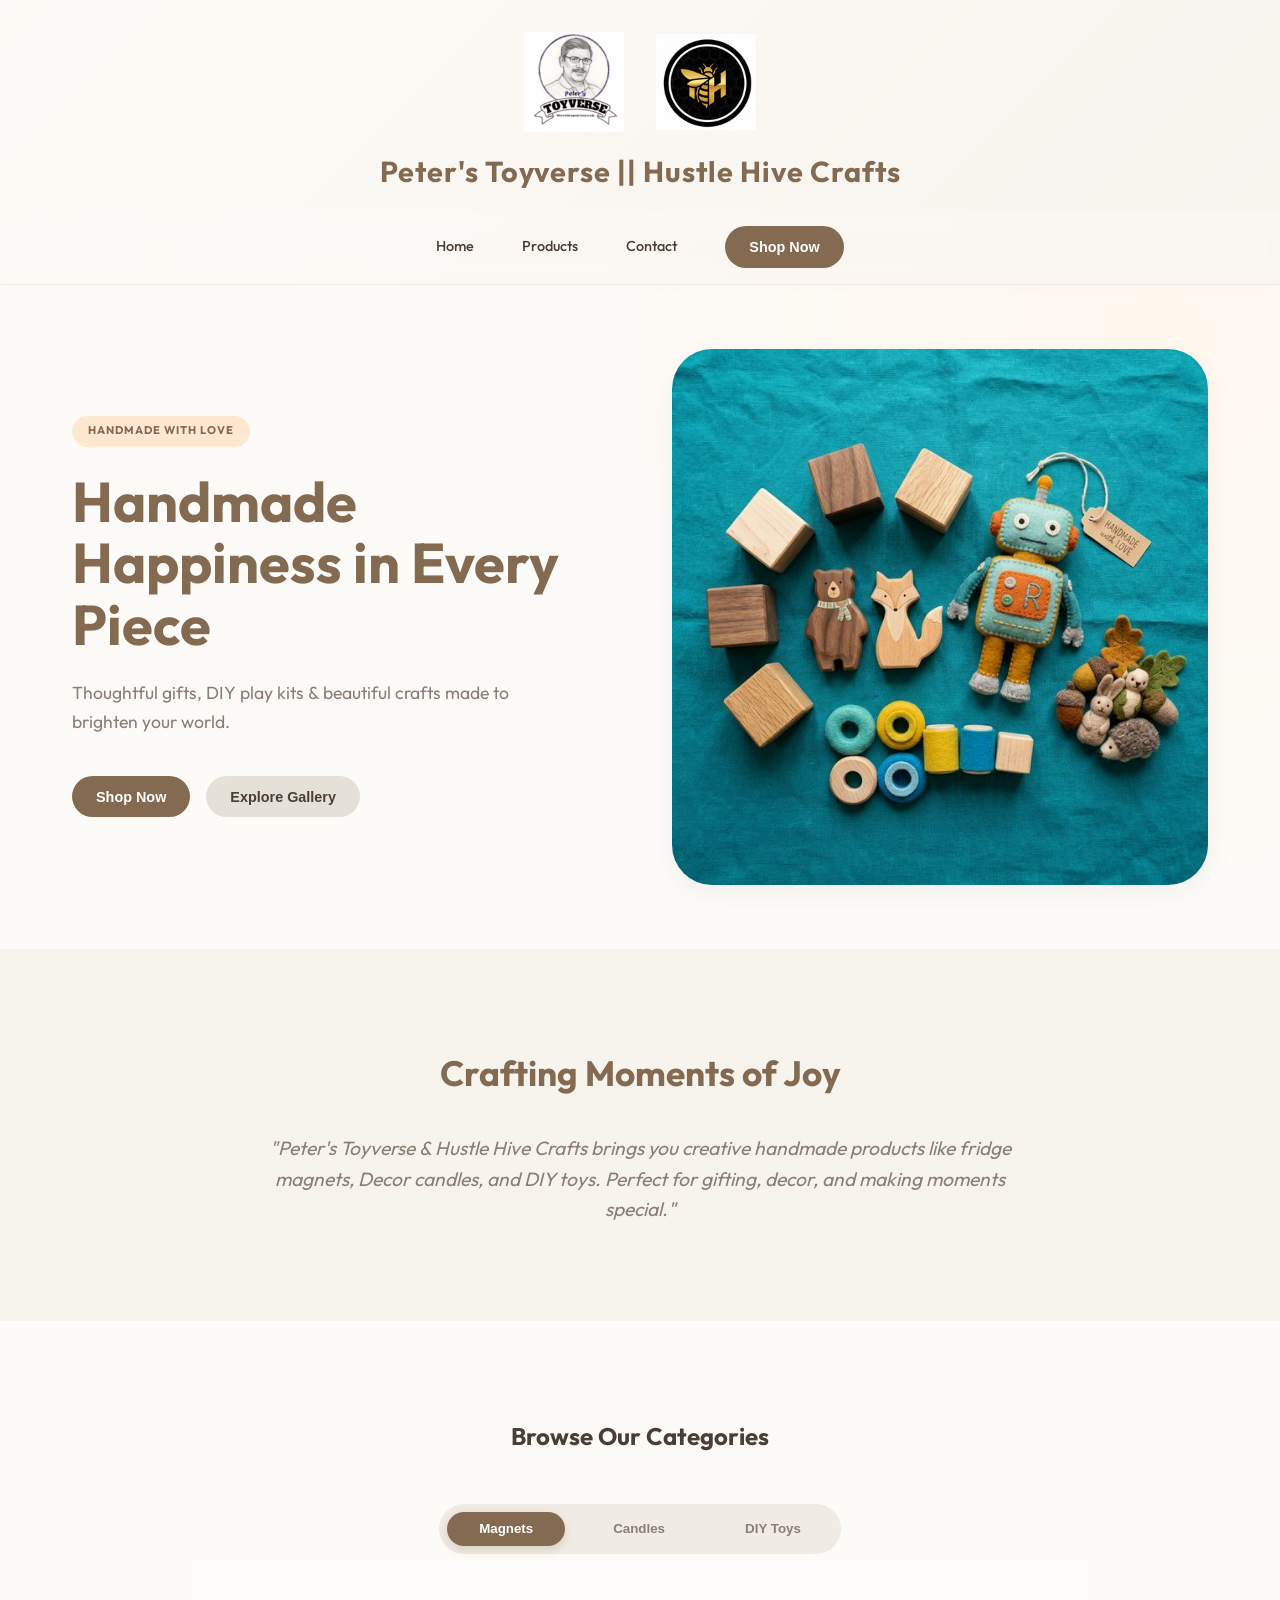
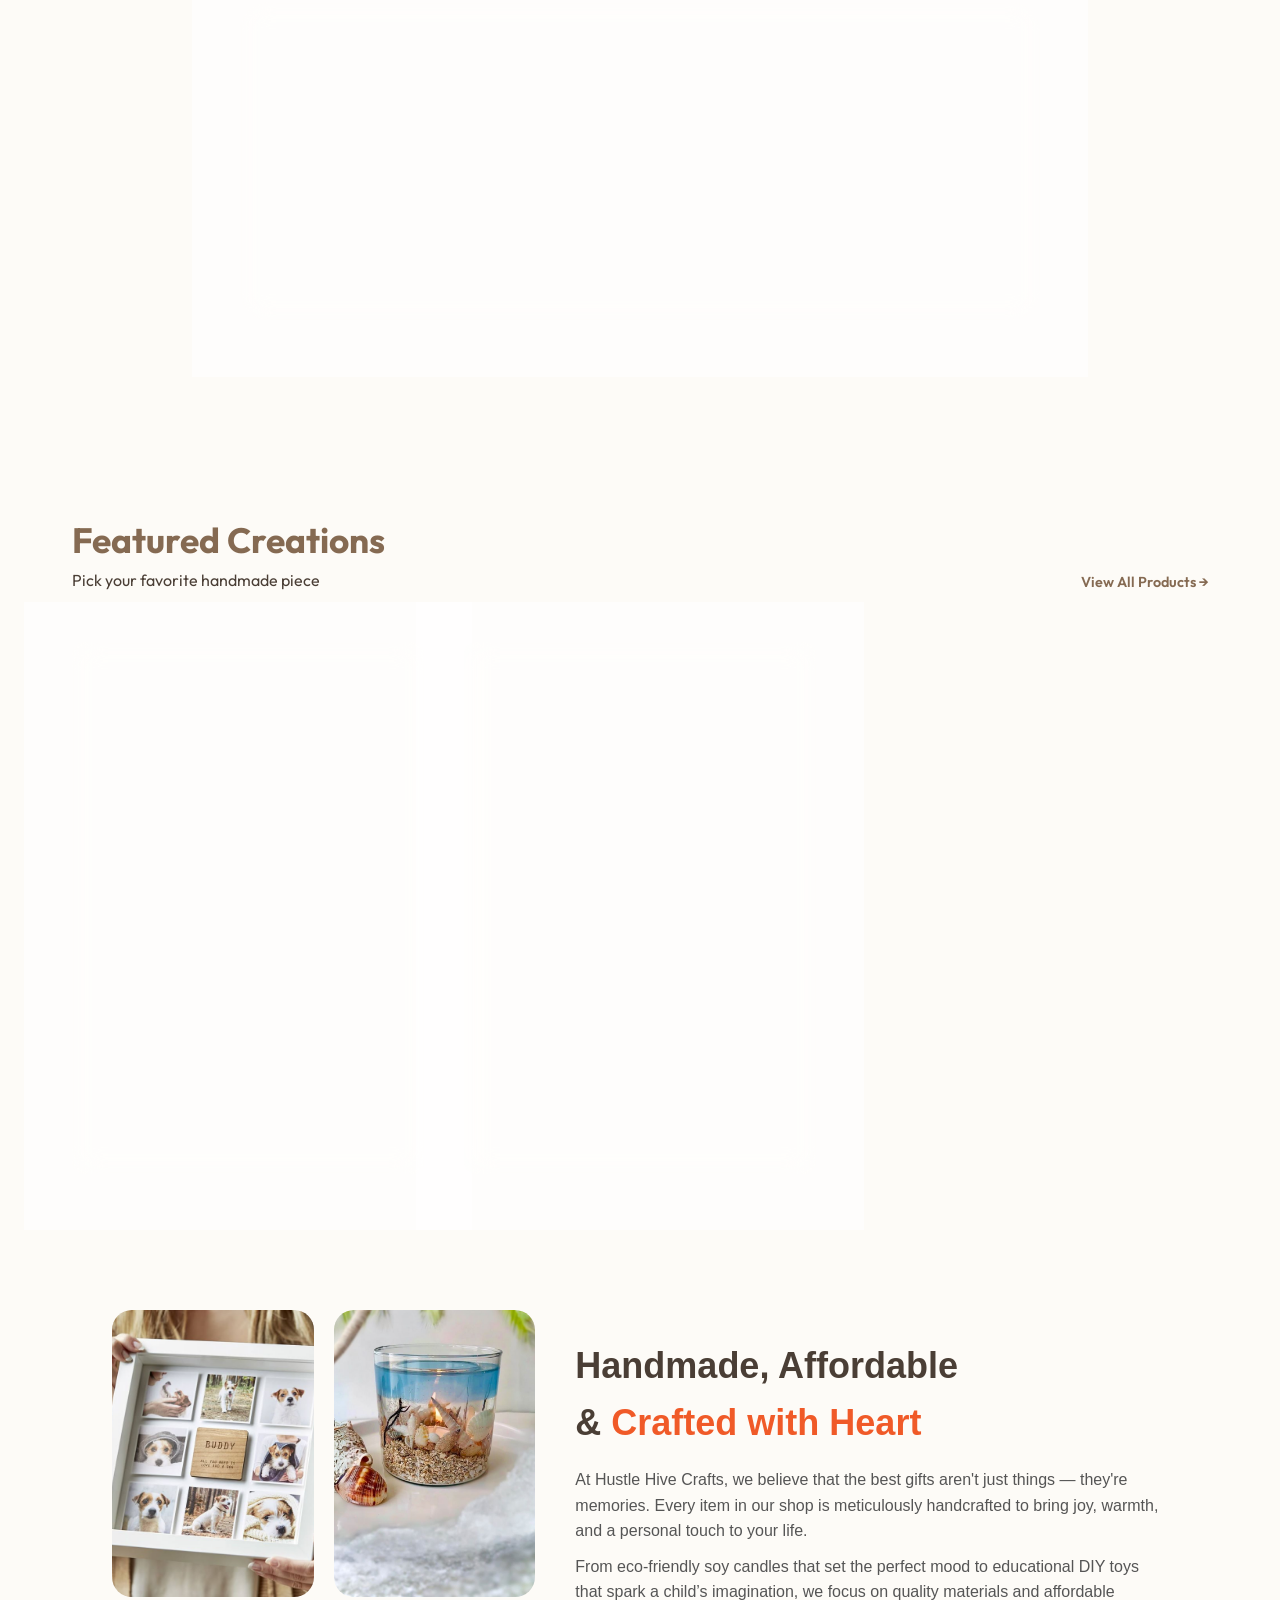
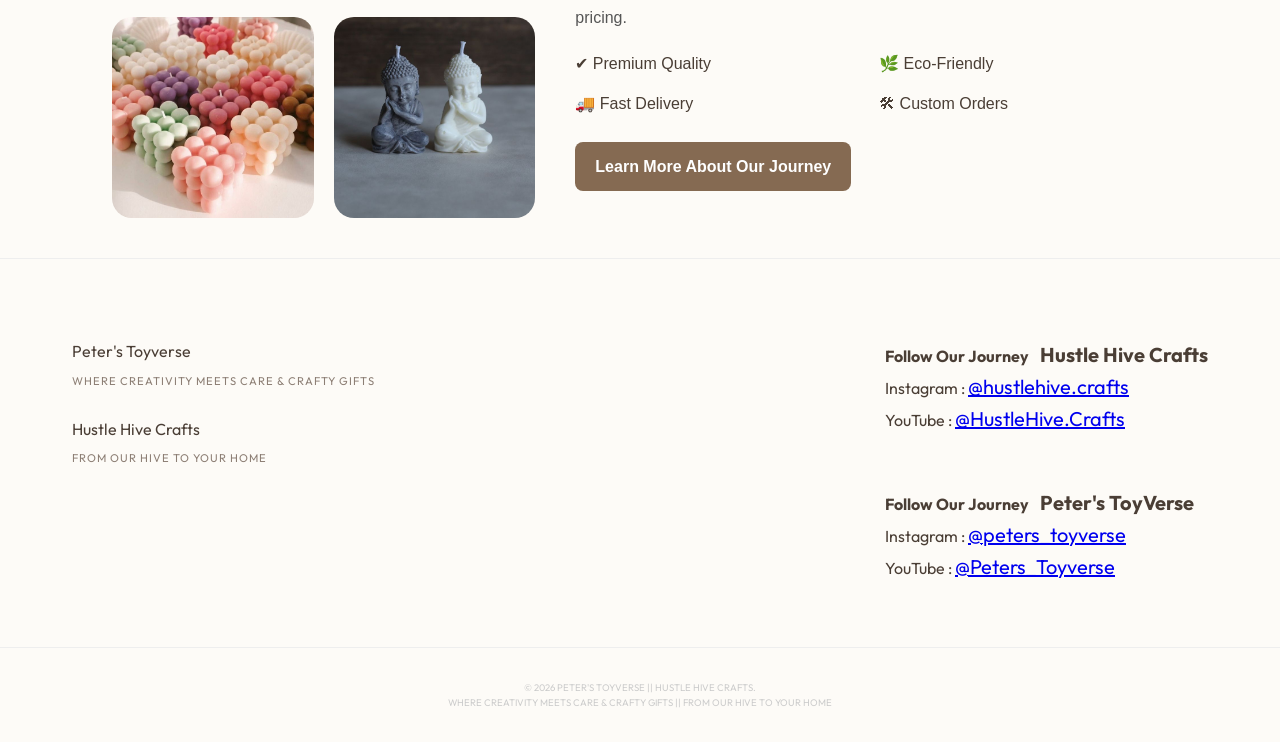
==== index.html @ c292ddc8 "Add files via upload Intial Commit" ====
<!DOCTYPE html>
<html lang="en">

<head>
    <meta charset="UTF-8">
    <meta name="viewport" content="width=device-width, initial-scale=1.0">
    <title>Peter's Toyverse || Hustle Hive Crafts | Handmade Happiness</title>
    <meta name="description"
        content="Unique gifts, DIY toys & aesthetic crafts made with love to brighten your space and spark your creativity.">
    <link rel="stylesheet" href="index.css">
    <link rel="preconnect" href="https://fonts.googleapis.com">
    <link rel="preconnect" href="https://fonts.gstatic.com" crossorigin>
    <link href="https://fonts.googleapis.com/css2?family=Outfit:wght@300;400;600;700&display=swap" rel="stylesheet">
</head>

<body>
    <div class="top-section">
        <div class="brand-container container text-center">
            <div class="logos">
                <img src="assets/logo-toyverse.png" alt="Peter's Toyverse" class="brand-logo">
                <img src="assets/logo-hustle.png" alt="Hustle Hive" class="brand-logo">
            </div>
            <div class="logo-title">Peter's Toyverse || Hustle Hive Crafts</div>
        </div>

        <header class="header">
            <div class="container">
                <nav class="nav w-full justify-center">
                    <a href="index.html">Home</a>
                    <a href="products.html">Products</a>
                    <a href="https://wa.me/917530099032" target="_blank" rel="noopener noreferrer">Contact</a>
                    <button class="btn btn-primary" onclick="window.location.href='products.html'">
                        Shop Now
                    </button>
                </nav>
            </div>
        </header>
    </div>

    <main>
        <section class="hero">
            <div class="container hero-grid">
                <div class="hero-content">
                    <span class="badge">HANDMADE WITH LOVE</span>
                    <h1>Handmade Happiness in Every Piece</h1>
                    <p>Thoughtful gifts, DIY play kits & beautiful crafts made to brighten your world.</p>
                    <div class="hero-actions">
                        <button class="btn btn-primary" onclick="window.location.href='products.html'">
                            Shop Now
                        </button>
                        <button class="btn btn-secondary" onclick="window.location.href='gallery.html'">Explore Gallery</button>
                    </div>
                </div>
                <div class="hero-image-container">
                    <img src="assets/hero.png" alt="Handmade Toys" class="hero-img">
                </div>
            </div>
        </section>

        <section class="quote-section">
            <div class="container text-center">
                <h2>Crafting Moments of Joy</h2>
                <blockquote>
                    "Peter's Toyverse & Hustle Hive Crafts brings you creative handmade products like fridge magnets,
                    Decor candles, and DIY toys. Perfect for gifting, decor, and making moments special."
                </blockquote>
            </div>
        </section>

        <section class="categories-section">
            <div class="container">
                <h2 class="text-center">Browse Our Categories</h2>
                <div class="category-tabs">
                    <button class="tab-btn active" data-category="magnets">Magnets</button>
                    <button class="tab-btn" data-category="candles">Candles</button>
                    <button class="tab-btn" data-category="toys">DIY Toys</button>
                </div>
                <div class="category-content-card glass">
                    <div id="magnets-content" class="tab-pane active">
                        <div class="category-info">
                            <div class="icon-placeholder">✨</div>
                            <h3>Mini Art Fridge Magnets</h3>
                            <p>Personalize your space with our curated collection of handmade magnets. From minimalist
                                designs to playful characters, find the perfect companion for your fridge or workspace.
                            </p>
                        </div>
                    </div>
                    <!-- Other tab content can be added here or handled via JS -->
                </div>
            </div>
        </section>

      <section id="shop" class="featured-section">
            <div class="container">
                <div class="section-header">
                    <div>
                        <h2>Featured Creations</h2>
                        <p>Pick your favorite handmade piece</p>
                    </div>
                    <a href="products.html" class="view-all">View All Products &rarr;</a>
                </div>
                 <div class="products-grid grid-3-col">
                    <!-- Magnets -->
                    <div class="product-card glass" data-category="magnets"
                        style="display: none; position: relative; border-radius: 12px; overflow: hidden; padding: 10px;">

                        <!-- 🔥 OFF Badge -->
                        <div style="
                            position: absolute;
                            top: 10px;
                            left: 10px;
                            background: #e63946;
                            color: #fff;
                            padding: 4px 8px;
                            font-size: 12px;
                            font-weight: bold;
                            border-radius: 6px;">
                            30% OFF
                        </div>

                        <img src="assets/single-magnet.png" alt="Planet Magnet" style="width: 100%; border-radius: 10px;">

                        <div style="padding: 10px 0;">
                            <h3 style="margin: 5px 0;">Cute Square Fridge Magnet</h3>
                            <p style="font-size: 14px; color: #555;">
                                Turn your special moments into magnets! Keep your favorite memories right on your fridge—simple, beautiful, and meaningful.
                            </p>

                            <!-- 💰 Price Section -->
                            <div style="display: flex; align-items: center; gap: 5px;">
                                <span style="color: #e63946; font-weight: bold; font-size: 28px;">
                                    ₹90
                                </span>
                                <span style="text-decoration: line-through; color: #999; font-size: 14px;">
                                    ₹130
                                </span>
                            </div>
                        </div>
                    </div>

                    <div class="product-card glass" data-category="magnets"
                        style="display: none; position: relative; border-radius: 12px; overflow: hidden; padding: 10px;">

                        <!-- 🔥 OFF Badge -->
                        <div style="
                            position: absolute;
                            top: 10px;
                            left: 10px;
                            background: #e63946;
                            color: #fff;
                            padding: 4px 8px;
                            font-size: 12px;
                            font-weight: bold;
                            border-radius: 6px;">
                            18% OFF
                        </div>

                        <img src="assets/framed-magnet.png" alt="Planet Magnet" style="width: 100%; border-radius: 10px;">

                        <div style="padding: 10px 0;">
                            <h3 style="margin: 5px 0;">Mini Gallery Magnet Set</h3>
                            <p style="font-size: 14px; color: #555;">
                                Not just magnets, but mini decor pieces! Enhance your fridge with aesthetic frames that match your vibe and personality.
                            </p>

                            <!-- 💰 Price Section -->
                            <div style="display: flex; align-items: center; gap: 5px;">
                                <span style="color: #e63946; font-weight: bold; font-size: 28px;">
                                    ₹749
                                </span>
                                <span style="text-decoration: line-through; color: #999; font-size: 14px;">
                                    ₹899
                                </span>
                            </div>
                        </div>
                    </div>


                    <!-- Candles -->
                    <div class="product-card glass" data-category="candles"
                        style="display: none; position: relative; border-radius: 12px; overflow: hidden; padding: 10px;">

                        <!-- 🔥 OFF Badge -->
                        <div style="
                            position: absolute;
                            top: 10px;
                            left: 10px;
                            background: #e63946;
                            color: #fff;
                            padding: 4px 8px;
                            font-size: 12px;
                            font-weight: bold;
                            border-radius: 6px;">
                            18% OFF
                        </div>

                        <img src="assets/bubble-candle.png" alt="Planet Magnet" style="width: 100%; border-radius: 10px;">

                        <div style="padding: 10px 0;">
                            <h3 style="margin: 5px 0;">Bubble Candle (Mini)</h3>
                            <p style="font-size: 14px; color: #555;">
                                Cute, trendy, and aesthetic! This mini bubble candle adds a modern vibe to any space. Perfect for gifting or decorating your desk with a soft, cozy touch.
                            </p>

                            <!-- 💰 Price Section -->
                            <div style="display: flex; align-items: center; gap: 5px;">
                                <span style="color: #e63946; font-weight: bold; font-size: 28px;">
                                    ₹90
                                </span>
                                <span style="text-decoration: line-through; color: #999; font-size: 14px;">
                                    ₹120
                                </span>
                            </div>
                        </div>
                    </div>

                    <div class="product-card glass" data-category="candles"
                        style="display: none; position: relative; border-radius: 12px; overflow: hidden; padding: 10px;">

                        <!-- 🔥 OFF Badge -->
                        <div style="
                            position: absolute;
                            top: 10px;
                            left: 10px;
                            background: #e63946;
                            color: #fff;
                            padding: 4px 8px;
                            font-size: 12px;
                            font-weight: bold;
                            border-radius: 6px;">
                            18% OFF
                        </div>

                        <img src="assets/buddha-candle.png" alt="Planet Magnet" style="width: 100%; border-radius: 10px;">

                        <div style="padding: 10px 0;">
                            <h3 style="margin: 5px 0;">Buddha candle</h3>
                            <p style="font-size: 14px; color: #555;">
                                Bring peace and positivity into your space. This Buddha candle creates a calming aura, perfect for meditation, relaxation, and mindful living.
                            </p>

                            <!-- 💰 Price Section -->
                            <div style="display: flex; align-items: center; gap: 5px;">
                                <span style="color: #e63946; font-weight: bold; font-size: 28px;">
                                    ₹130
                                </span>
                                <span style="text-decoration: line-through; color: #999; font-size: 14px;">
                                    ₹150
                                </span>
                            </div>
                        </div>
                    </div>

                    <div class="product-card glass" data-category="candles"
                        style="display: none; position: relative; border-radius: 12px; overflow: hidden; padding: 10px;">

                        <!-- 🔥 OFF Badge -->
                        <div style="
                            position: absolute;
                            top: 10px;
                            left: 10px;
                            background: #e63946;
                            color: #fff;
                            padding: 4px 8px;
                            font-size: 12px;
                            font-weight: bold;
                            border-radius: 6px;">
                            18% OFF
                        </div>

                        <img src="assets/sunflower-daise.png" alt="Planet Magnet" style="width: 100%; border-radius: 10px;">

                        <div style="padding: 10px 0;">
                            <h3 style="margin: 5px 0;">Sunflower Mold</h3>
                            <p style="font-size: 14px; color: #555;">
                                Bright, happy, and full of positivity! Just like a sunflower, this candle spreads joy and lights up every corner beautifully.
                            </p>

                            <!-- 💰 Price Section -->
                            <div style="display: flex; align-items: center; gap: 5px;">
                                <span style="color: #e63946; font-weight: bold; font-size: 28px;">
                                    ₹60
                                </span>
                                <span style="text-decoration: line-through; color: #999; font-size: 14px;">
                                    ₹80
                                </span>
                            </div>
                        </div>
                    </div>

                    <div class="product-card glass" data-category="candles"
                        style="display: none; position: relative; border-radius: 12px; overflow: hidden; padding: 10px;">

                        <!-- 🔥 OFF Badge -->
                        <div style="
                            position: absolute;
                            top: 10px;
                            left: 10px;
                            background: #e63946;
                            color: #fff;
                            padding: 4px 8px;
                            font-size: 12px;
                            font-weight: bold;
                            border-radius: 6px;">
                            18% OFF
                        </div>

                        <img src="assets/moon_candle.png" alt="Planet Magnet" style="width: 100%; border-radius: 10px;">

                        <div style="padding: 10px 0;">
                            <h3 style="margin: 5px 0;">Moon Mold</h3>
                            <p style="font-size: 14px; color: #555;">
                                Soft, dreamy, and magical. This moon candle creates a peaceful night vibe—perfect for relaxing evenings and aesthetic decor lovers.
                            </p>

                            <!-- 💰 Price Section -->
                            <div style="display: flex; align-items: center; gap: 5px;">
                                <span style="color: #e63946; font-weight: bold; font-size: 28px;">
                                    ₹149 </span>
                                <span style="text-decoration: line-through; color: #999; font-size: 14px;">
                                    ₹199
                                </span>
                            </div>
                        </div>
                    </div>

                    <div class="product-card glass" data-category="candles"
                        style="display: none; position: relative; border-radius: 12px; overflow: hidden; padding: 10px;">

                        <!-- 🔥 OFF Badge -->
                        <div style="
                            position: absolute;
                            top: 10px;
                            left: 10px;
                            background: #e63946;
                            color: #fff;
                            padding: 4px 8px;
                            font-size: 12px;
                            font-weight: bold;
                            border-radius: 6px;">
                            18% OFF
                        </div>

                        <img src="assets/jar-forest.png" alt="Planet Magnet" style="width: 100%; border-radius: 10px;">

                        <div style="padding: 10px 0;">
                            <h3 style="margin: 5px 0;">Jar decor candles - Forest</h3>
                            <p style="font-size: 14px; color: #555;">
                                Nature in a jar! Earthy tones and fresh fragrance create a peaceful forest vibe, helping you relax and unwind.
                            </p>

                            <!-- 💰 Price Section -->
                            <div style="display: flex; align-items: center; gap: 5px;">
                                <span style="color: #e63946; font-weight: bold; font-size: 28px;">
                                    ₹249 </span>
                                <span style="text-decoration: line-through; color: #999; font-size: 14px;">
                                    ₹299
                                </span>
                            </div>
                        </div>
                    </div>

                    <div class="product-card glass" data-category="candles"
                        style="display: none; position: relative; border-radius: 12px; overflow: hidden; padding: 10px;">

                        <!-- 🔥 OFF Badge -->
                        <div style="
                            position: absolute;
                            top: 10px;
                            left: 10px;
                            background: #e63946;
                            color: #fff;
                            padding: 4px 8px;
                            font-size: 12px;
                            font-weight: bold;
                            border-radius: 6px;">
                            18% OFF
                        </div>

                        <img src="assets/jar-valentine.png" alt="Planet Magnet" style="width: 100%; border-radius: 10px;">

                        <div style="padding: 10px 0;">
                            <h3 style="margin: 5px 0;">Jar decor candles - Velatine</h3>
                            <p style="font-size: 14px; color: #555;">
                                Made with love! Romantic colors, lovely fragrance, and heartwarming vibes—perfect for gifting your special someone.
                            </p>

                            <!-- 💰 Price Section -->
                            <div style="display: flex; align-items: center; gap: 5px;">
                                <span style="color: #e63946; font-weight: bold; font-size: 28px;">
                                    ₹249 </span>
                                <span style="text-decoration: line-through; color: #999; font-size: 14px;">
                                    ₹299
                                </span>
                            </div>
                        </div>
                    </div>



                    <!-- Toys -->
                    <div class="product-card glass" data-category="toys"
                        style="display: none; position: relative; border-radius: 12px; overflow: hidden; padding: 10px;">

                        <!-- 🔥 OFF Badge -->
                        <div style="
                            position: absolute;
                            top: 10px;
                            left: 10px;
                            background: #e63946;
                            color: #fff;
                            padding: 4px 8px;
                            font-size: 12px;
                            font-weight: bold;
                            border-radius: 6px;">
                            18% OFF
                        </div>

                        <img src="assets/diy-toy.png" alt="Planet Magnet" style="width: 100%; border-radius: 10px;">

                        <div style="padding: 10px 0;">
                            <h3 style="margin: 5px 0;">Unicorn DIY Toy - 2pcs</h3>
                            <p style="font-size: 14px; color: #555;">
                                Create your dream unicorn! A cute and magical DIY toy that sparks imagination and creativity in every stroke.
                            </p>

                            <!-- 💰 Price Section -->
                            <div style="display: flex; align-items: center; gap: 5px;">
                                <span style="color: #e63946; font-weight: bold; font-size: 28px;">
                                    ₹110 </span>
                                <span style="text-decoration: line-through; color: #999; font-size: 14px;">
                                    ₹149
                                </span>
                            </div>
                        </div>
                    </div>

                    <div class="product-card glass" data-category="toys"
                        style="display: none; position: relative; border-radius: 12px; overflow: hidden; padding: 10px;">

                        <!-- 🔥 OFF Badge -->
                        <div style="
                            position: absolute;
                            top: 10px;
                            left: 10px;
                            background: #e63946;
                            color: #fff;
                            padding: 4px 8px;
                            font-size: 12px;
                            font-weight: bold;
                            border-radius: 6px;">
                            18% OFF
                        </div>

                        <img src="assets/diy-toy.png" alt="Planet Magnet" style="width: 100%; border-radius: 10px;">

                        <div style="padding: 10px 0;">
                            <h3 style="margin: 5px 0;">Home 6 Cavity (3 pcs)</h3>
                            <p style="font-size: 14px; color: #555;">
                                Build, paint, and decorate your mini dream homes! A fun and creative DIY set that’s perfect for kids to explore their imagination.
                            </p>

                            <!-- 💰 Price Section -->
                            <div style="display: flex; align-items: center; gap: 5px;">
                                <span style="color: #e63946; font-weight: bold; font-size: 28px;">
                                    ₹220 </span>
                                <span style="text-decoration: line-through; color: #999; font-size: 14px;">
                                    ₹250
                                </span>
                            </div>
                        </div>
                    </div>

                    <div class="product-card glass" data-category="toys"
                        style="display: none; position: relative; border-radius: 12px; overflow: hidden; padding: 10px;">

                        <!-- 🔥 OFF Badge -->
                        <div style="
                            position: absolute;
                            top: 10px;
                            left: 10px;
                            background: #e63946;
                            color: #fff;
                            padding: 4px 8px;
                            font-size: 12px;
                            font-weight: bold;
                            border-radius: 6px;">
                            18% OFF
                        </div>

                        <img src="assets/diy-toy.png" alt="Planet Magnet" style="width: 100%; border-radius: 10px;">

                        <div style="padding: 10px 0;">
                            <h3 style="margin: 5px 0;">Ocean Theme Animal (8 pcs mini)</h3>
                            <p style="font-size: 14px; color: #555;">
                                Dive into creativity! A complete mini ocean world with 8 cute sea animals—perfect for kids to explore and paint their own underwater story.
                            </p>

                            <!-- 💰 Price Section -->
                            <div style="display: flex; align-items: center; gap: 5px;">
                                <span style="color: #e63946; font-weight: bold; font-size: 28px;">
                                    ₹230 </span>
                                <span style="text-decoration: line-through; color: #999; font-size: 14px;">
                                    ₹260
                                </span>
                            </div>
                        </div>
                    </div>

                    <div class="product-card glass" data-category="toys"
                        style="display: none; position: relative; border-radius: 12px; overflow: hidden; padding: 10px;">

                        <!-- 🔥 OFF Badge -->
                        <div style="
                            position: absolute;
                            top: 10px;
                            left: 10px;
                            background: #e63946;
                            color: #fff;
                            padding: 4px 8px;
                            font-size: 12px;
                            font-weight: bold;
                            border-radius: 6px;">
                            18% OFF
                        </div>

                        <img src="assets/diy-toy.png" alt="Planet Magnet" style="width: 100%; border-radius: 10px;">

                        <div style="padding: 10px 0;">
                            <h3 style="margin: 5px 0;">Medal Crown (4 pcs)</h3>
                            <p style="font-size: 14px; color: #555;">
                                More crowns, more creativity! A perfect set for sharing, parties, and fun DIY competitions.
                            </p>

                            <!-- 💰 Price Section -->
                            <div style="display: flex; align-items: center; gap: 5px;">
                                <span style="color: #e63946; font-weight: bold; font-size: 28px;">
                                    ₹200 </span>
                                <span style="text-decoration: line-through; color: #999; font-size: 14px;">
                                    ₹230
                                </span>
                            </div>
                        </div>
                    </div>

                    <div class="product-card glass" data-category="toys"
                        style="display: none; position: relative; border-radius: 12px; overflow: hidden; padding: 10px;">

                        <!-- 🔥 OFF Badge -->
                        <div style="
                            position: absolute;
                            top: 10px;
                            left: 10px;
                            background: #e63946;
                            color: #fff;
                            padding: 4px 8px;
                            font-size: 12px;
                            font-weight: bold;
                            border-radius: 6px;">
                            18% OFF
                        </div>

                        <img src="assets/diy-toy.png" alt="Planet Magnet" style="width: 100%; border-radius: 10px;">

                        <div style="padding: 10px 0;">
                            <h3 style="margin: 5px 0;">Thomas Train Jeep</h3>
                            <p style="font-size: 14px; color: #555;">
                                All aboard the fun train! Kids can paint and play with this cute train jeep—perfect for vehicle lovers and creative playtime.
                            </p>

                            <!-- 💰 Price Section -->
                            <div style="display: flex; align-items: center; gap: 5px;">
                                <span style="color: #e63946; font-weight: bold; font-size: 28px;">
                                    ₹110 </span>
                                <span style="text-decoration: line-through; color: #999; font-size: 14px;">
                                    ₹149
                                </span>
                            </div>
                        </div>
                    </div>
                
                    <div class="product-card glass" data-category="toys"
                        style="display: none; position: relative; border-radius: 12px; overflow: hidden; padding: 10px;">

                        <!-- 🔥 OFF Badge -->
                        <div style="
                            position: absolute;
                            top: 10px;
                            left: 10px;
                            background: #e63946;
                            color: #fff;
                            padding: 4px 8px;
                            font-size: 12px;
                            font-weight: bold;
                            border-radius: 6px;">
                            18% OFF
                        </div>

                        <img src="assets/diy-toy.png" alt="Planet Magnet" style="width: 100%; border-radius: 10px;">

                        <div style="padding: 10px 0;">
                            <h3 style="margin: 5px 0;">Marvel Ironman</h3>
                            <p style="font-size: 14px; color: #555;">
                                Unleash your inner superhero! Paint your own Ironman and bring your favorite hero to life with your unique colors.
                            </p>

                            <!-- 💰 Price Section -->
                            <div style="display: flex; align-items: center; gap: 5px;">
                                <span style="color: #e63946; font-weight: bold; font-size: 28px;">
                                    ₹180 </span>
                                <span style="text-decoration: line-through; color: #999; font-size: 14px;">
                                    ₹199
                                </span>
                            </div>
                        </div>
                    </div>
                </div>
            </div>
        </section>
        <section id="about" class="about-section">
             <div class="container">
            <div style="display: flex; gap: 40px; padding: 40px; font-family: Arial; align-items: center;">

                <!-- LEFT IMAGE GRID -->
                <div style="display: grid; grid-template-columns: 1fr 1fr; gap: 20px; width: 50%;">

                    <div style="border-radius: 20px; overflow: hidden;">
                        <img src="assets/framed-magnet.png" style="width: 100%; height: 100%; object-fit: cover;">
                    </div>

                    <div style="border-radius: 20px; overflow: hidden;">
                        <img src="assets/jar-ocean.png" style="width: 100%; height: 100%; object-fit: cover;">
                    </div>

                    <div style="border-radius: 20px; overflow: hidden;">
                        <img src="assets/bubble-candle.png" style="width: 100%; height: 100%; object-fit: cover;">
                    </div>

                    <div style="border-radius: 20px; overflow: hidden;">
                        <img src="assets/buddha-candle.png" style="width: 100%; height: 100%; object-fit: cover;">
                    </div>

                </div>

                <!-- RIGHT CONTENT -->
                <div style="width: 70%;">

                    <h1 style="font-size: 36px; font-weight: bold; margin-bottom: 15px;">
                        Handmade, Affordable <br>
                        & <span style="color: #f05a28;">Crafted with Heart</span>
                    </h1>

                    <p style="color: #555; line-height: 1.6;">
                        At Hustle Hive Crafts, we believe that the best gifts aren't just things — they're memories.
                        Every item in our shop is meticulously handcrafted to bring joy, warmth, and a personal touch
                        to your life.
                    </p>

                    <p style="color: #555; line-height: 1.6; margin-top: 10px;">
                        From eco-friendly soy candles that set the perfect mood to educational DIY toys that spark
                        a child’s imagination, we focus on quality materials and affordable pricing.
                    </p>

                    <!-- FEATURES -->
                    <div style="display: grid; grid-template-columns: 1fr 1fr; gap: 15px; margin-top: 20px;">

                        <div>✔ Premium Quality</div>
                        <div>🌿 Eco-Friendly</div>
                        <div>🚚 Fast Delivery</div>
                        <div>🛠 Custom Orders</div>

                    </div>

                    <!-- BUTTON -->
                    <div style="margin-top: 25px;">
                        <a href="#" style="
                            background: #856A52;
                            color: #fff;
                            padding: 12px 20px;
                            border-radius: 8px;
                            text-decoration: none;
                            font-weight: bold;
                            display: inline-block;">
                            Learn More About Our Journey
                        </a>
                    </div>

                </div>

            </div>
           </div>
        </section>
    </main>

    <footer class="footer">
        <div class="container footer-content">
            <div class="footer-brand">
                <div class="logo">Peter's Toyverse</div>
                <p>WHERE CREATIVITY MEETS CARE & CRAFTY GIFTS</p>

                <div class="logo"><br>Hustle Hive Crafts</div>
                <p>FROM OUR HIVE TO YOUR HOME</p>
            </div>
            <div class="footer-social">
                <div>
                    <strong>Follow Our Journey</strong>
                    <span style="margin-left: 8px;font-size: 20px;"><b>Hustle Hive Crafts</b></span>
                </div>
                <p>Instagram :
                    <a href="https://www.instagram.com/hustlehive.crafts">
                        <u style="font-size: 20px;">@hustlehive.crafts</u>
                    </a>
                </p>

                <p>YouTube :
                    <a href="https://www.youtube.com/@HustleHive.Crafts">
                        <u style="font-size: 20px;">@HustleHive.Crafts</u>
                    </a>
                </p>
                <div>
                    <br><br>
                    <strong>Follow Our Journey</strong>
                    <span style="margin-left: 8px;font-size: 20px;"><b>Peter's ToyVerse</b></span>
                </div>
                <p>Instagram :
                    <a href="https://www.instagram.com/peters_toyverse">
                        <u style="font-size: 20px;">@peters_toyverse</u>
                    </a>
                </p>

                <p>YouTube :
                    <a href="https://www.youtube.com/@Peters_Toyverse">
                        <u style="font-size: 20px;">@Peters_Toyverse</u>
                    </a>
                </p>
            </div>
        </div>
        <div class="copyright">
            © 2026 PETER'S TOYVERSE || HUSTLE HIVE CRAFTS. <br>
            WHERE CREATIVITY MEETS CARE & CRAFTY GIFTS || FROM OUR HIVE TO YOUR HOME
        </div>
    </footer>

    <script src="main.js"></script>
</body>

</html>
---- index.css ----
:root {
    --primary: #856a52;
    --primary-light: #a68c75;
    --secondary: #e5e0d8;
    --accent: #2c9d9d;
    --bg-light: #fdfbf7;
    --text-main: #4a3e35;
    --text-muted: #8c7e74;
    --white: #ffffff;
    --glass-bg: rgba(255, 255, 255, 0.6);
    --glass-border: rgba(255, 255, 255, 0.4);
    --shadow: 0 8px 32px rgba(0, 0, 0, 0.05);
}

* {
    margin: 0;
    padding: 0;
    box-sizing: border-box;
}

body {
    font-family: 'Outfit', sans-serif;
    background-color: var(--bg-light);
    color: var(--text-main);
    line-height: 1.6;
    overflow-x: hidden;
}

.container {
    max-width: 1200px;
    margin: 0 auto;
    padding: 0 2rem;
}

.text-center { text-align: center; }
.w-full { width: 100%; }
.justify-center { justify-content: center; }

/* Branding Section */
.top-section {
    background: linear-gradient(135deg, #fdfbf7 0%, #f7f3ed 100%);
    border-bottom: 1px solid rgba(133, 106, 82, 0.1);
    box-shadow: 0 4px 20px rgba(0, 0, 0, 0.02);
    position: sticky;
    top: -120px; /* Hide logos on scroll but keep nav */
    z-index: 1000;
}

@media (max-width: 768px) {
    .top-section { top: -160px; }
}

.brand-container {
    padding-top: 2rem;
    padding-bottom: 1rem;
    display: flex;
    flex-direction: column;
    align-items: center;
    gap: 1rem;
}

.logos {
    display: flex;
    gap: 2rem;
    align-items: center;
}

.brand-logo {
    height: 100px;
    width: auto;
    object-fit: contain;
}

.logo-title {
    font-weight: 700;
    color: var(--primary);
    font-size: 1.8rem;
    letter-spacing: 1px;
}

/* Buttons */
.btn {
    padding: 0.8rem 1.5rem;
    border-radius: 50px;
    border: none;
    font-weight: 600;
    cursor: pointer;
    transition: all 0.3s ease;
    font-size: 0.9rem;
}

.btn-primary {
    background-color: var(--primary);
    color: var(--white);
}

.btn-primary:hover {
    background-color: var(--primary-light);
    transform: translateY(-2px);
    box-shadow: 0 4px 12px rgba(133, 106, 82, 0.3);
}

.btn-secondary {
    background-color: var(--secondary);
    color: var(--text-main);
}

.btn-secondary:hover {
    background-color: #d8cfc4;
    transform: translateY(-2px);
}

/* Header */
.header {
    padding: 1rem 0;
    position: sticky;
    top: 0;
    background: rgba(253, 251, 247, 0.4);
    backdrop-filter: blur(10px);
}

.header .container {
    display: flex;
    justify-content: center;
    align-items: center;
}

.nav {
    display: flex;
    align-items: center;
    gap: 3rem;
}

.nav a {
    text-decoration: none;
    color: var(--text-main);
    font-weight: 500;
    font-size: 0.9rem;
    transition: color 0.3s;
}

.nav a:hover {
    color: var(--primary);
}

/* Hero Section */
.hero {
    padding: 4rem 0;
    background: radial-gradient(circle at 90% 10%, #fff8ef 0%, transparent 40%);
}

.hero-grid {
    display: grid;
    grid-template-columns: 1fr 1fr;
    align-items: center;
    gap: 4rem;
}

.badge {
    display: inline-block;
    padding: 0.4rem 1rem;
    background-color: #ffe8d1;
    color: #856a52;
    border-radius: 20px;
    font-size: 0.7rem;
    font-weight: 700;
    letter-spacing: 1px;
    margin-bottom: 1.5rem;
}

.hero h1 {
    font-size: 3.5rem;
    line-height: 1.1;
    margin-bottom: 1.5rem;
    color: var(--primary);
}

.hero p {
    font-size: 1.1rem;
    color: var(--text-muted);
    margin-bottom: 2.5rem;
    max-width: 450px;
}

.hero-actions {
    display: flex;
    gap: 1rem;
}

.shop-btn {
    box-shadow: 0 10px 20px rgba(133, 106, 82, 0.2);
}

.hero-image-container {
    position: relative;
    border-radius: 40px;
    overflow: hidden;
    aspect-ratio: 1;
    box-shadow: var(--shadow);
}

.hero-img {
    width: 100%;
    height: 100%;
    object-fit: cover;
}

/* Quote Section */
.quote-section {
    padding: 6rem 0;
    background-color: #f7f3ed;
}

.quote-section h2 {
    color: var(--primary);
    margin-bottom: 2rem;
    font-size: 2.2rem;
}

.quote-section blockquote {
    font-size: 1.2rem;
    max-width: 800px;
    margin: 0 auto;
    color: var(--text-muted);
    font-style: italic;
}

/* Categories Section */
.categories-section {
    padding: 6rem 0;
}

.category-tabs {
    display: flex;
    justify-content: center;
    gap: 1rem;
    margin: 3rem 0;
    background: #f0ebe4;
    padding: 0.5rem;
    border-radius: 50px;
    width: fit-content;
    margin-left: auto;
    margin-right: auto;
}

.tab-btn {
    padding: 0.6rem 2rem;
    border-radius: 40px;
    border: none;
    background: transparent;
    color: var(--text-muted);
    font-weight: 600;
    cursor: pointer;
    transition: all 0.3s;
}

.tab-btn.active {
    background: var(--primary);
    color: var(--white);
    box-shadow: 0 4px 10px rgba(133, 106, 82, 0.2);
}

.glass {
    background: var(--glass-bg);
    backdrop-filter: blur(15px);
    border: 1px solid var(--glass-border);
    border-radius: 30px;
    box-shadow: var(--shadow);
}

.category-content-card {
    padding: 4rem;
    max-width: 800px;
    margin: 0 auto;
    min-height: 250px;
    text-align: center;
}

.icon-placeholder {
    font-size: 2rem;
    margin-bottom: 1.5rem;
}

.category-info h3 {
    margin-bottom: 1rem;
    color: var(--primary);
    font-size: 1.8rem;
}

/* Featured Section */
.featured-section {
    padding: 6rem 0;
}

.section-header {
    display: flex;
    justify-content: space-between;
    align-items: flex-end;
    margin-bottom: 3rem;
}

.section-header h2 {
    color: var(--primary);
    font-size: 2.2rem;
}

.view-all {
    text-decoration: none;
    color: var(--primary);
    font-weight: 600;
    font-size: 0.9rem;
}

.products-grid {
    display: grid;
    grid-template-columns: repeat(auto-fit, minmax(300px, 1fr));
    gap: 2.5rem;
}

.grid-3-col {
    grid-template-columns: repeat(3, 1fr) !important;
}

@media (max-width: 1024px) {
    .grid-3-col {
        grid-template-columns: repeat(2, 1fr) !important;
    }
}

@media (max-width: 640px) {
    .grid-3-col {
        grid-template-columns: 1fr !important;
    }
}

.product-card {
    padding: 1.5rem;
    transition: all 0.4s cubic-bezier(0.175, 0.885, 0.32, 1.275);
    position: relative;
    overflow: hidden;
    display: flex;
    flex-direction: column;
}

.product-card:hover {
    transform: translateY(-10px);
}

.product-badge {
    position: absolute;
    top: 1.5rem;
    right: 1.5rem;
    background: linear-gradient(135deg, #ffcc99 0%, #ffb366 100%);
    color: var(--primary);
    padding: 0.4rem 0.8rem;
    border-radius: 12px;
    font-size: 0.75rem;
    font-weight: 800;
    box-shadow: 0 4px 10px rgba(0, 0, 0, 0.1);
    z-index: 10;
}

.product-img {
    width: 100%;
    height: 200px;
    object-fit: cover;
    border-radius: 20px;
    margin-bottom: 1.5rem;
}

.product-info h3 {
    margin-bottom: 0.5rem;
    font-size: 1.2rem;
}

.product-info p {
    font-size: 0.9rem;
    color: var(--text-muted);
    margin-bottom: 1.5rem;
}

.product-footer {
    display: flex;
    justify-content: space-between;
    align-items: center;
}

.price {
    font-weight: 700;
    font-size: 1.2rem;
    color: var(--primary);
}

.price small {
    color: #ccc;
    text-decoration: line-through;
    font-weight: 400;
    font-size: 0.8rem;
    margin-left: 0.5rem;
}

.cart-btn {
    width: 40px;
    height: 40px;
    border-radius: 50%;
    border: none;
    background: #ffe8d1;
    color: var(--primary);
    font-size: 1.5rem;
    cursor: pointer;
    display: flex;
    align-items: center;
    justify-content: center;
    transition: all 0.3s;
}

.cart-btn:hover {
    background: var(--primary);
    color: var(--white);
}

/* Contact Section */
.contact-section {
    padding: 6rem 0;
    background-color: #f0f4ef;
}

.contact-grid {
    display: grid;
    grid-template-columns: 1fr 1fr;
    gap: 4rem;
    align-items: center;
}

.contact-info h2 {
    font-size: 2.5rem;
    color: var(--primary);
    margin-bottom: 1.5rem;
}

.contact-methods {
    margin-top: 3rem;
    display: flex;
    flex-direction: column;
    gap: 2rem;
}

.method {
    display: flex;
    gap: 1rem;
    align-items: center;
}

.method .icon {
    width: 50px;
    height: 50px;
    background: #ffe8d1;
    border-radius: 12px;
    display: flex;
    align-items: center;
    justify-content: center;
    font-size: 1.5rem;
}

.contact-form-container {
    padding: 3rem;
}

.form-group {
    margin-bottom: 1.5rem;
}

.form-group label {
    display: block;
    margin-bottom: 0.5rem;
    font-weight: 600;
    font-size: 0.9rem;
}

.form-group input, 
.form-group textarea {
    width: 100%;
    padding: 1rem;
    border: 1px solid #e0e0e0;
    border-radius: 15px;
    background: #f9f9f9;
    font-family: inherit;
}

.form-group textarea {
    height: 120px;
    resize: none;
}

/* Footer */
.footer {
    padding: 5rem 0 2rem;
    background: #fdfbf7;
    border-top: 1px solid #eee;
}

.footer-content {
    display: flex;
    justify-content: space-between;
    margin-bottom: 4rem;
}

.footer-brand p {
    font-size: 0.7rem;
    color: var(--text-muted);
    margin-top: 0.5rem;
    letter-spacing: 1px;
}

.link-group {
    display: flex;
    gap: 2rem;
}

.link-group a {
    text-decoration: none;
    color: var(--text-muted);
    font-size: 0.8rem;
    font-weight: 600;
}

.copyright {
    text-align: center;
    font-size: 0.6rem;
    color: #ccc;
    padding-top: 2rem;
    border-top: 1px solid #eee;
}

/* Responsiveness */
@media (max-width: 968px) {
    .hero-grid, .contact-grid {
        grid-template-columns: 1fr;
        text-align: center;
    }
    .hero h1 { font-size: 2.5rem; }
    .hero p { margin: 0 auto 2.5rem; }
    .hero-actions { justify-content: center; }
    .hero-image-container { max-width: 500px; margin: 0 auto; }
}

@media (max-width: 768px) {
    .nav { display: none; }
    .section-header { flex-direction: column; align-items: center; gap: 1rem; text-align: center; }
}
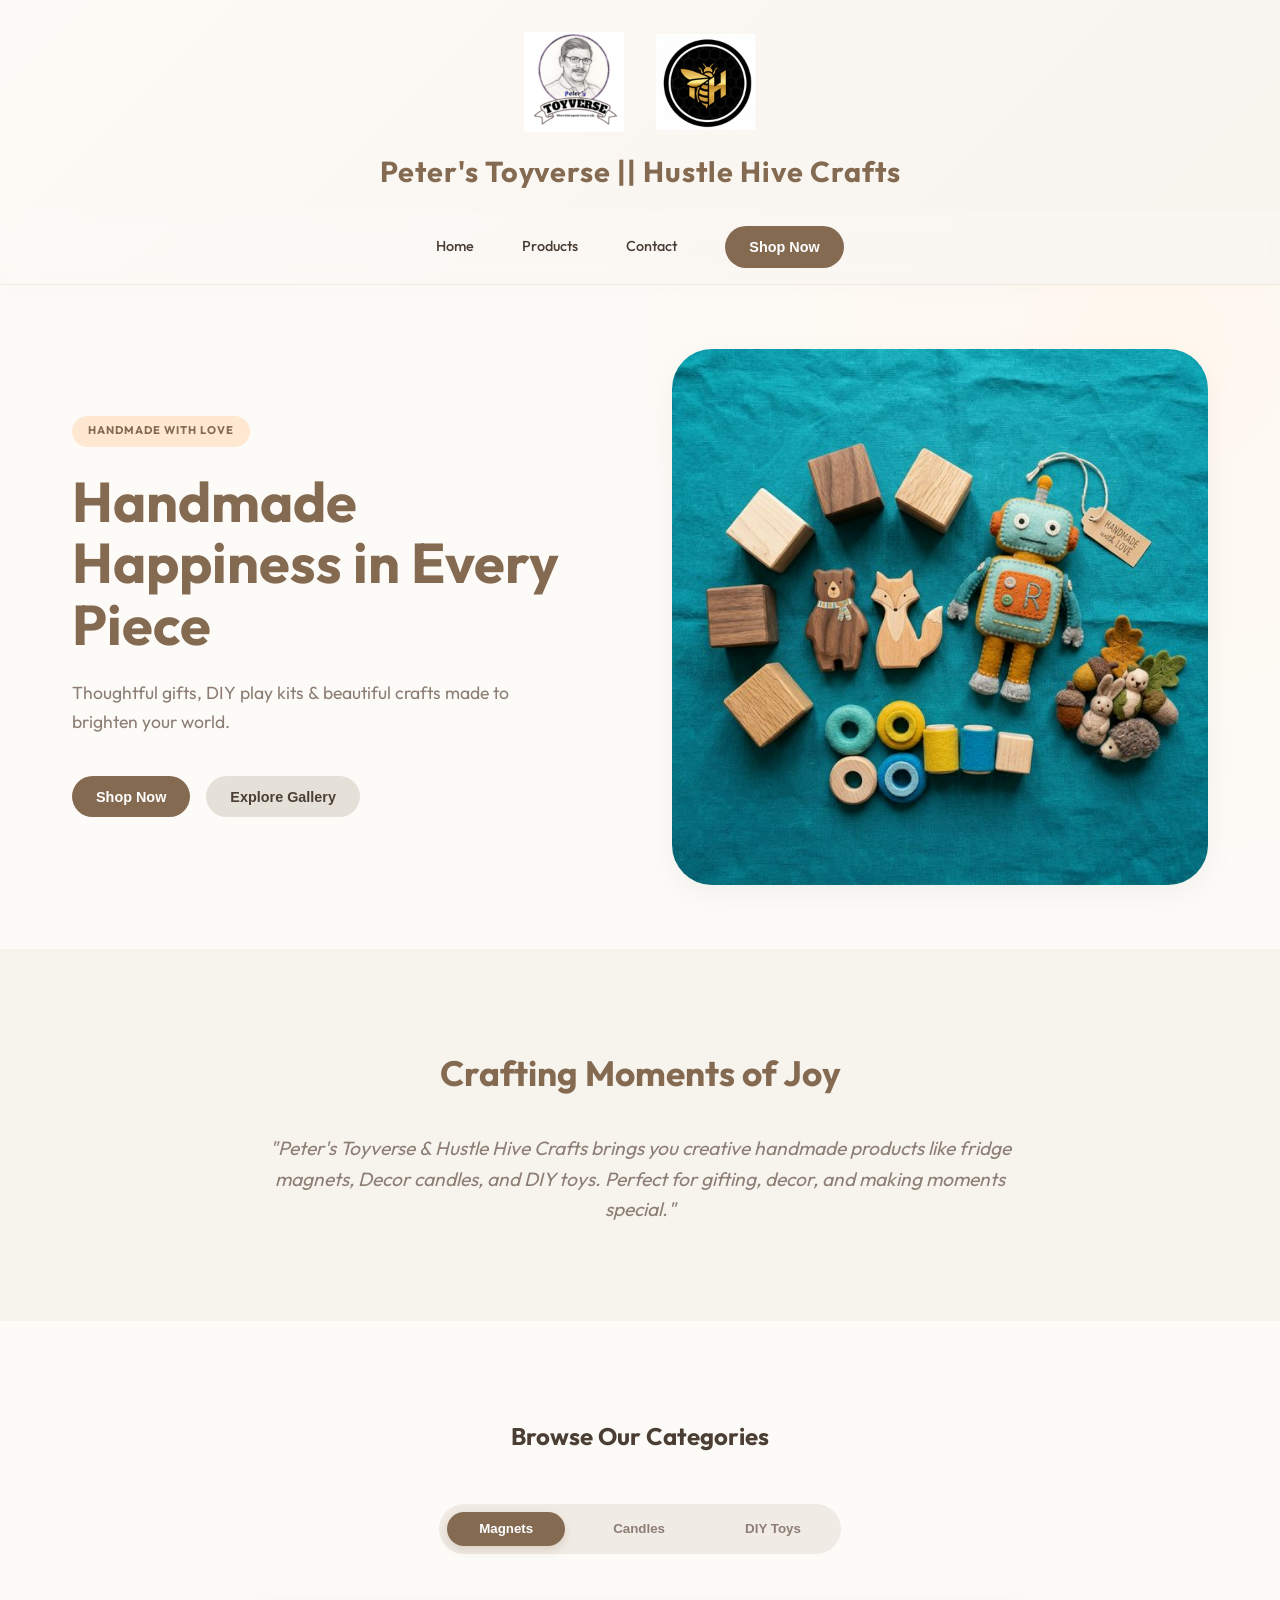
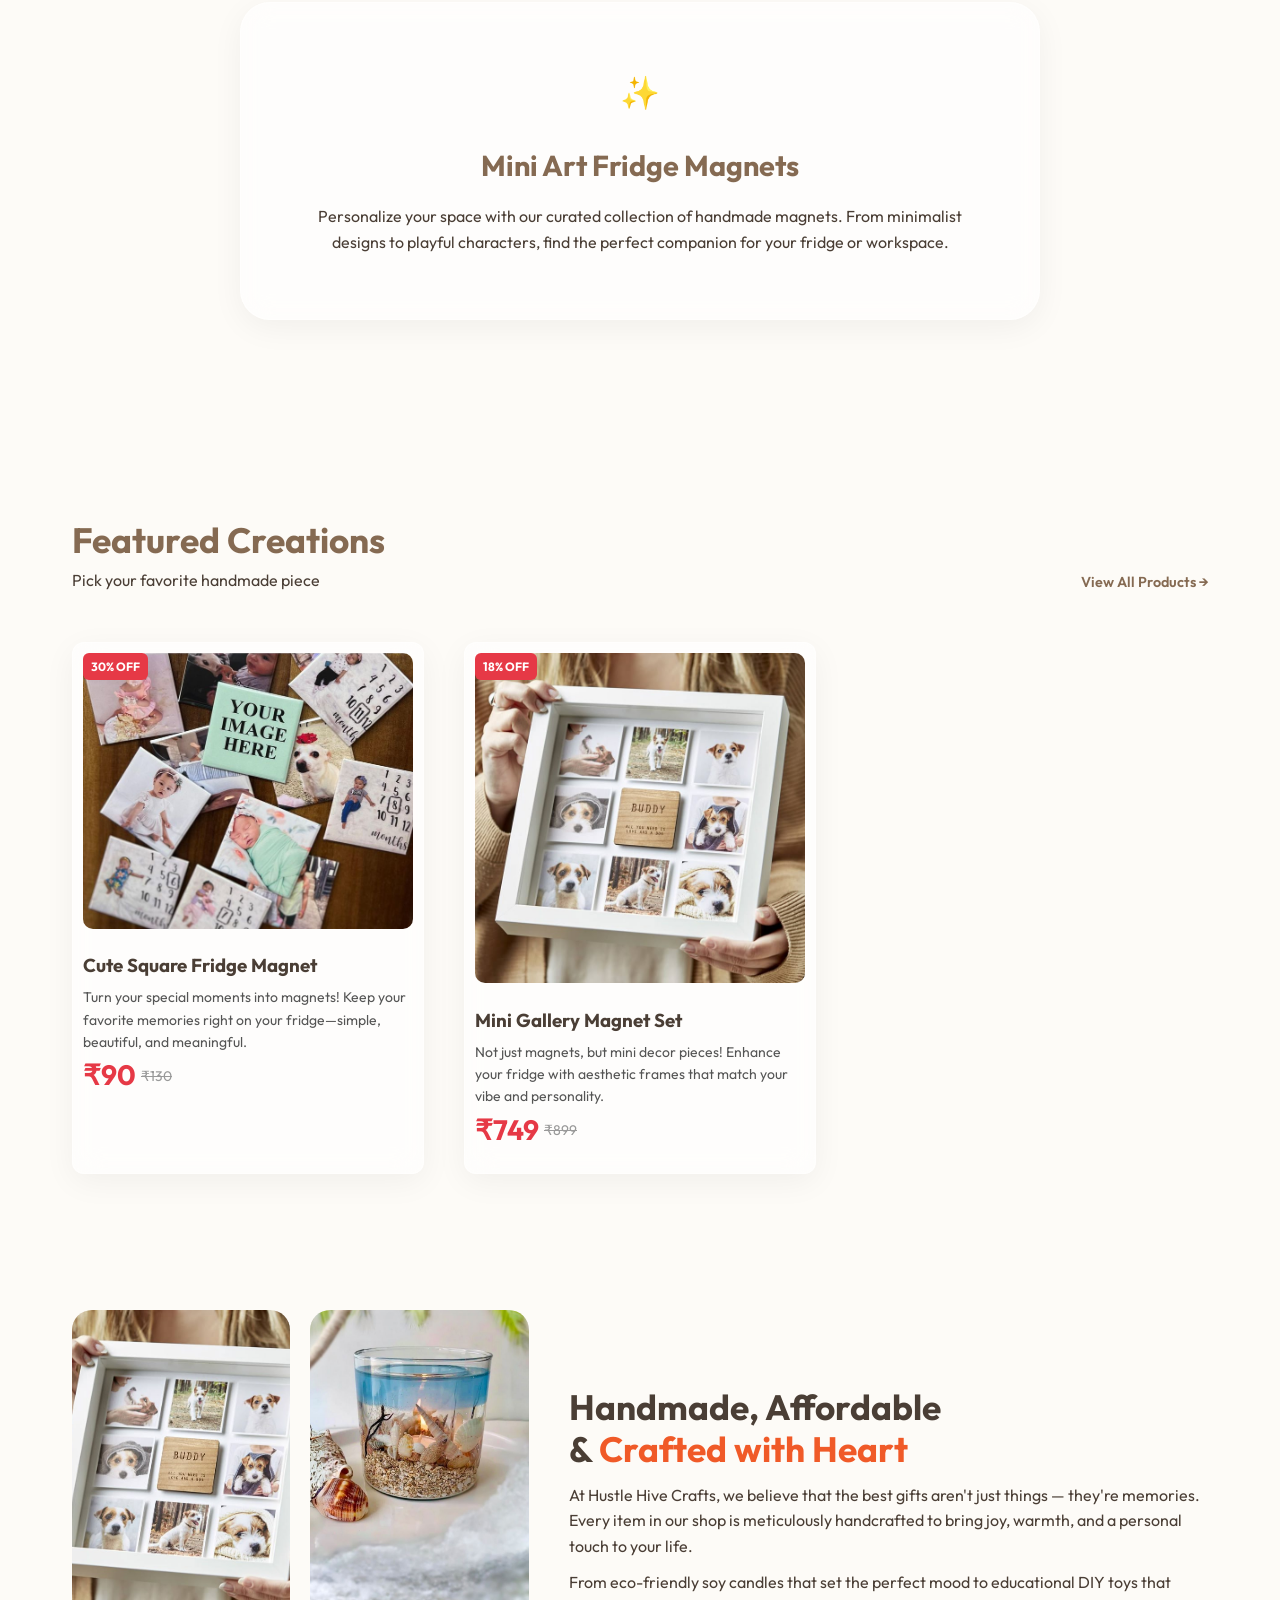
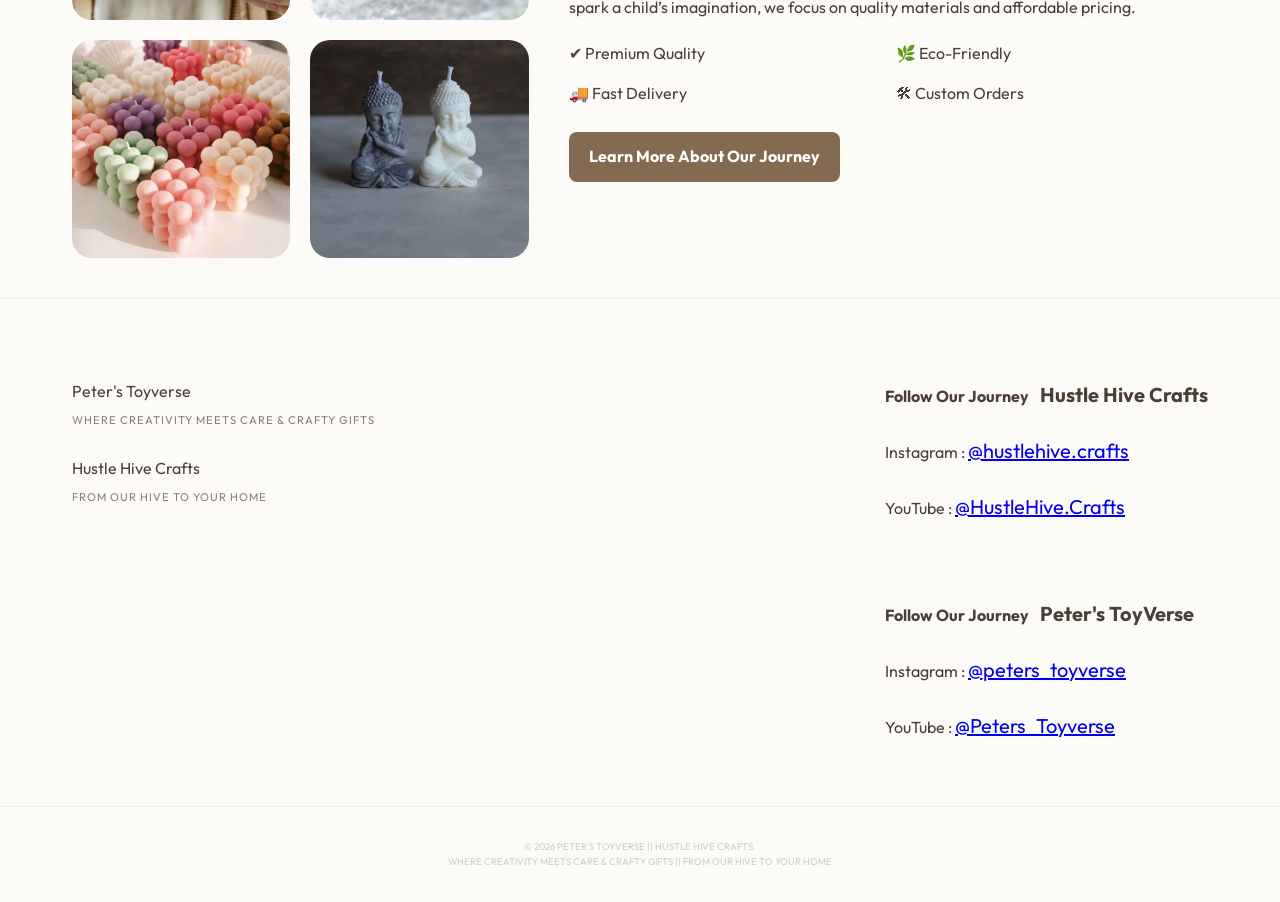
==== commit 483ed01b: "Add files via upload" ====
--- a/index.html
+++ b/index.html
@@ -25,7 +25,12 @@
 
         <header class="header">
             <div class="container">
-                <nav class="nav w-full justify-center">
+                <button class="hamburger" id="hamburger" aria-label="Menu">
+                    <span></span>
+                    <span></span>
+                    <span></span>
+                </button>
+                <nav class="nav w-full justify-center" id="nav-menu">
                     <a href="index.html">Home</a>
                     <a href="products.html">Products</a>
                     <a href="https://wa.me/917530099032" target="_blank" rel="noopener noreferrer">Contact</a>
@@ -416,7 +421,7 @@
                             18% OFF
                         </div>
 
-                        <img src="assets/diy-toy.png" alt="Planet Magnet" style="width: 100%; border-radius: 10px;">
+                        <img src="assets/unicorn_mould.png" alt="Planet Magnet" style="width: 100%; border-radius: 10px;">
 
                         <div style="padding: 10px 0;">
                             <h3 style="margin: 5px 0;">Unicorn DIY Toy - 2pcs</h3>
@@ -452,7 +457,7 @@
                             18% OFF
                         </div>
 
-                        <img src="assets/diy-toy.png" alt="Planet Magnet" style="width: 100%; border-radius: 10px;">
+                        <img src="assets/home_cavity.png" alt="Home 6 Cavity" style="width: 100%; border-radius: 10px;">
 
                         <div style="padding: 10px 0;">
                             <h3 style="margin: 5px 0;">Home 6 Cavity (3 pcs)</h3>
@@ -488,7 +493,7 @@
                             18% OFF
                         </div>
 
-                        <img src="assets/diy-toy.png" alt="Planet Magnet" style="width: 100%; border-radius: 10px;">
+                        <img src="assets/ocean_theme_mould.png" alt="Planet Magnet" style="width: 100%; border-radius: 10px;">
 
                         <div style="padding: 10px 0;">
                             <h3 style="margin: 5px 0;">Ocean Theme Animal (8 pcs mini)</h3>
@@ -524,7 +529,7 @@
                             18% OFF
                         </div>
 
-                        <img src="assets/diy-toy.png" alt="Planet Magnet" style="width: 100%; border-radius: 10px;">
+                        <img src="assets/medal_crown_mould.png" alt="Medal Crown" style="width: 100%; border-radius: 10px;">
 
                         <div style="padding: 10px 0;">
                             <h3 style="margin: 5px 0;">Medal Crown (4 pcs)</h3>
@@ -560,7 +565,7 @@
                             18% OFF
                         </div>
 
-                        <img src="assets/diy-toy.png" alt="Planet Magnet" style="width: 100%; border-radius: 10px;">
+                        <img src="assets/thomas_train.png" alt="Thomas Train Jeep" style="width: 100%; border-radius: 10px;">
 
                         <div style="padding: 10px 0;">
                             <h3 style="margin: 5px 0;">Thomas Train Jeep</h3>
@@ -596,7 +601,7 @@
                             18% OFF
                         </div>
 
-                        <img src="assets/diy-toy.png" alt="Planet Magnet" style="width: 100%; border-radius: 10px;">
+                        <img src="assets/marvel_theme_mould.png" alt="Marvel Ironman" style="width: 100%; border-radius: 10px;">
 
                         <div style="padding: 10px 0;">
                             <h3 style="margin: 5px 0;">Marvel Ironman</h3>
@@ -619,76 +624,69 @@
         </section>
         <section id="about" class="about-section">
              <div class="container">
-            <div style="display: flex; gap: 40px; padding: 40px; font-family: Arial; align-items: center;">
-
-                <!-- LEFT IMAGE GRID -->
-                <div style="display: grid; grid-template-columns: 1fr 1fr; gap: 20px; width: 50%;">
-
-                    <div style="border-radius: 20px; overflow: hidden;">
-                        <img src="assets/framed-magnet.png" style="width: 100%; height: 100%; object-fit: cover;">
-                    </div>
-
-                    <div style="border-radius: 20px; overflow: hidden;">
-                        <img src="assets/jar-ocean.png" style="width: 100%; height: 100%; object-fit: cover;">
-                    </div>
-
-                    <div style="border-radius: 20px; overflow: hidden;">
-                        <img src="assets/bubble-candle.png" style="width: 100%; height: 100%; object-fit: cover;">
-                    </div>
-
-                    <div style="border-radius: 20px; overflow: hidden;">
-                        <img src="assets/buddha-candle.png" style="width: 100%; height: 100%; object-fit: cover;">
-                    </div>
-
-                </div>
-
-                <!-- RIGHT CONTENT -->
-                <div style="width: 70%;">
-
-                    <h1 style="font-size: 36px; font-weight: bold; margin-bottom: 15px;">
-                        Handmade, Affordable <br>
-                        & <span style="color: #f05a28;">Crafted with Heart</span>
-                    </h1>
-
-                    <p style="color: #555; line-height: 1.6;">
-                        At Hustle Hive Crafts, we believe that the best gifts aren't just things — they're memories.
-                        Every item in our shop is meticulously handcrafted to bring joy, warmth, and a personal touch
-                        to your life.
-                    </p>
-
-                    <p style="color: #555; line-height: 1.6; margin-top: 10px;">
-                        From eco-friendly soy candles that set the perfect mood to educational DIY toys that spark
-                        a child’s imagination, we focus on quality materials and affordable pricing.
-                    </p>
-
-                    <!-- FEATURES -->
-                    <div style="display: grid; grid-template-columns: 1fr 1fr; gap: 15px; margin-top: 20px;">
-
-                        <div>✔ Premium Quality</div>
-                        <div>🌿 Eco-Friendly</div>
-                        <div>🚚 Fast Delivery</div>
-                        <div>🛠 Custom Orders</div>
-
-                    </div>
-
-                    <!-- BUTTON -->
-                    <div style="margin-top: 25px;">
-                        <a href="#" style="
-                            background: #856A52;
-                            color: #fff;
-                            padding: 12px 20px;
-                            border-radius: 8px;
-                            text-decoration: none;
-                            font-weight: bold;
-                            display: inline-block;">
-                            Learn More About Our Journey
-                        </a>
-                    </div>
-
-                </div>
-
-            </div>
-           </div>
+                <div class="about-layout">
+
+                    <!-- LEFT IMAGE GRID -->
+                    <div class="about-image-grid">
+
+                        <div class="about-img-wrapper">
+                            <img src="assets/framed-magnet.png" class="about-img">
+                        </div>
+
+                        <div class="about-img-wrapper">
+                            <img src="assets/jar-ocean.png" class="about-img">
+                        </div>
+
+                        <div class="about-img-wrapper">
+                            <img src="assets/bubble-candle.png" class="about-img">
+                        </div>
+
+                        <div class="about-img-wrapper">
+                            <img src="assets/buddha-candle.png" class="about-img">
+                        </div>
+
+                    </div>
+
+                    <!-- RIGHT CONTENT -->
+                    <div class="about-content">
+
+                        <h1>
+                            Handmade, Affordable <br>
+                            & <span class="accent-text">Crafted with Heart</span>
+                        </h1>
+
+                        <p>
+                            At Hustle Hive Crafts, we believe that the best gifts aren't just things — they're memories.
+                            Every item in our shop is meticulously handcrafted to bring joy, warmth, and a personal touch
+                            to your life.
+                        </p>
+
+                        <p style="margin-top: 10px;">
+                            From eco-friendly soy candles that set the perfect mood to educational DIY toys that spark
+                            a child’s imagination, we focus on quality materials and affordable pricing.
+                        </p>
+
+                        <!-- FEATURES -->
+                        <div class="features-grid">
+
+                            <div class="feature-item">✔ Premium Quality</div>
+                            <div class="feature-item">🌿 Eco-Friendly</div>
+                            <div class="feature-item">🚚 Fast Delivery</div>
+                            <div class="feature-item">🛠 Custom Orders</div>
+
+                        </div>
+
+                        <!-- BUTTON -->
+                        <div style="margin-top: 25px;">
+                            <a href="#" class="journey-btn">
+                                Learn More About Our Journey
+                            </a>
+                        </div>
+
+                    </div>
+
+                </div>
+            </div>
         </section>
     </main>
 
--- a/index.css
+++ b/index.css
@@ -532,6 +532,123 @@
     border-top: 1px solid #eee;
 }
 
+/* Hamburger Menu */
+.hamburger {
+    display: none;
+    flex-direction: column;
+    justify-content: space-between;
+    width: 30px;
+    height: 20px;
+    background: transparent;
+    border: none;
+    cursor: pointer;
+    padding: 0;
+    z-index: 1001;
+}
+
+.hamburger span {
+    width: 100%;
+    height: 3px;
+    background-color: var(--primary);
+    border-radius: 10px;
+    transition: all 0.3s linear;
+    position: relative;
+    transform-origin: 1px;
+}
+
+.hamburger.open span:first-child { transform: rotate(45deg); }
+.hamburger.open span:nth-child(2) { opacity: 0; }
+.hamburger.open span:last-child { transform: rotate(-45deg); }
+
+/* About Section Classes (Replaces Inline Styles) */
+.about-layout {
+    display: flex;
+    gap: 40px;
+    padding: 40px 0;
+    align-items: center;
+}
+
+.about-image-grid {
+    display: grid;
+    grid-template-columns: 1fr 1fr;
+    gap: 20px;
+    width: 50%;
+}
+
+.about-img-wrapper {
+    border-radius: 20px;
+    overflow: hidden;
+}
+
+.about-img {
+    width: 100%;
+    height: 100%;
+    object-fit: cover;
+}
+
+.about-content {
+    width: 70%;
+}
+
+.about-content h1 {
+    font-size: 2.2rem;
+    font-weight: bold;
+    margin-bottom: 0.8rem;
+    line-height: 1.2;
+}
+
+.accent-text { color: #f05a28; }
+
+.features-grid {
+    display: grid;
+    grid-template-columns: 1fr 1fr;
+    gap: 15px;
+    margin-top: 20px;
+}
+
+.journey-btn {
+    background: var(--primary);
+    color: var(--white);
+    padding: 12px 20px;
+    border-radius: 8px;
+    text-decoration: none;
+    font-weight: bold;
+    display: inline-block;
+    transition: background 0.3s;
+}
+
+.journey-btn:hover { background: var(--primary-light); }
+
+/* Gallery Layout Classes */
+.gallery-section { padding: 4rem 0; width: 100%; }
+.gallery-grid {
+    display: grid;
+    grid-template-columns: repeat(3, 1fr);
+    gap: 25px;
+    max-width: 1100px;
+    margin: 0 auto;
+    padding: 0 2rem;
+}
+
+.gallery-item {
+    border-radius: 20px;
+    overflow: hidden;
+    aspect-ratio: 1;
+}
+
+.gallery-img {
+    width: 100%;
+    height: 100%;
+    object-fit: cover;
+}
+
+/* Footer (Base Refinements) */
+.footer-social {
+    display: flex;
+    flex-direction: column;
+    gap: 1.5rem;
+}
+
 /* Responsiveness */
 @media (max-width: 968px) {
     .hero-grid, .contact-grid {
@@ -545,6 +662,52 @@
 }
 
 @media (max-width: 768px) {
-    .nav { display: none; }
+    .top-section { top: -160px; }
+    
+    .brand-logo { height: 60px; }
+    .logo-title { font-size: 1.2rem; }
+    
+    .hamburger { display: flex; }
+    
+    .nav {
+        position: fixed;
+        top: 0;
+        right: -100%;
+        width: 70%;
+        height: 100vh;
+        background: var(--white);
+        flex-direction: column;
+        justify-content: center;
+        gap: 2rem;
+        transition: 0.3s ease-in-out;
+        box-shadow: -10px 0 30px rgba(0,0,0,0.05);
+        z-index: 1000;
+        display: flex !important; /* Override previous display: none */
+    }
+    
+    .nav.open { right: 0; }
+    
     .section-header { flex-direction: column; align-items: center; gap: 1rem; text-align: center; }
-}
+    
+    .about-layout { flex-direction: column; padding: 20px; }
+    .about-image-grid, .about-content { width: 100%; }
+    
+    .gallery-grid { grid-template-columns: repeat(2, 1fr); gap: 15px; }
+    
+    .footer-content { flex-direction: column; gap: 3rem; text-align: center; }
+    .footer-brand, .footer-social { align-items: center; }
+}
+
+@media (max-width: 480px) {
+    .hero h1 { font-size: 2rem; }
+    .about-content h1 { font-size: 1.8rem; }
+    .gallery-grid { grid-template-columns: 1fr; }
+    .category-tabs {
+        width: 100%;
+        overflow-x: auto;
+        justify-content: flex-start;
+        padding: 0.5rem 1rem;
+        border-radius: 0;
+    }
+    .tab-btn { white-space: nowrap; padding: 0.6rem 1.5rem; }
+}
